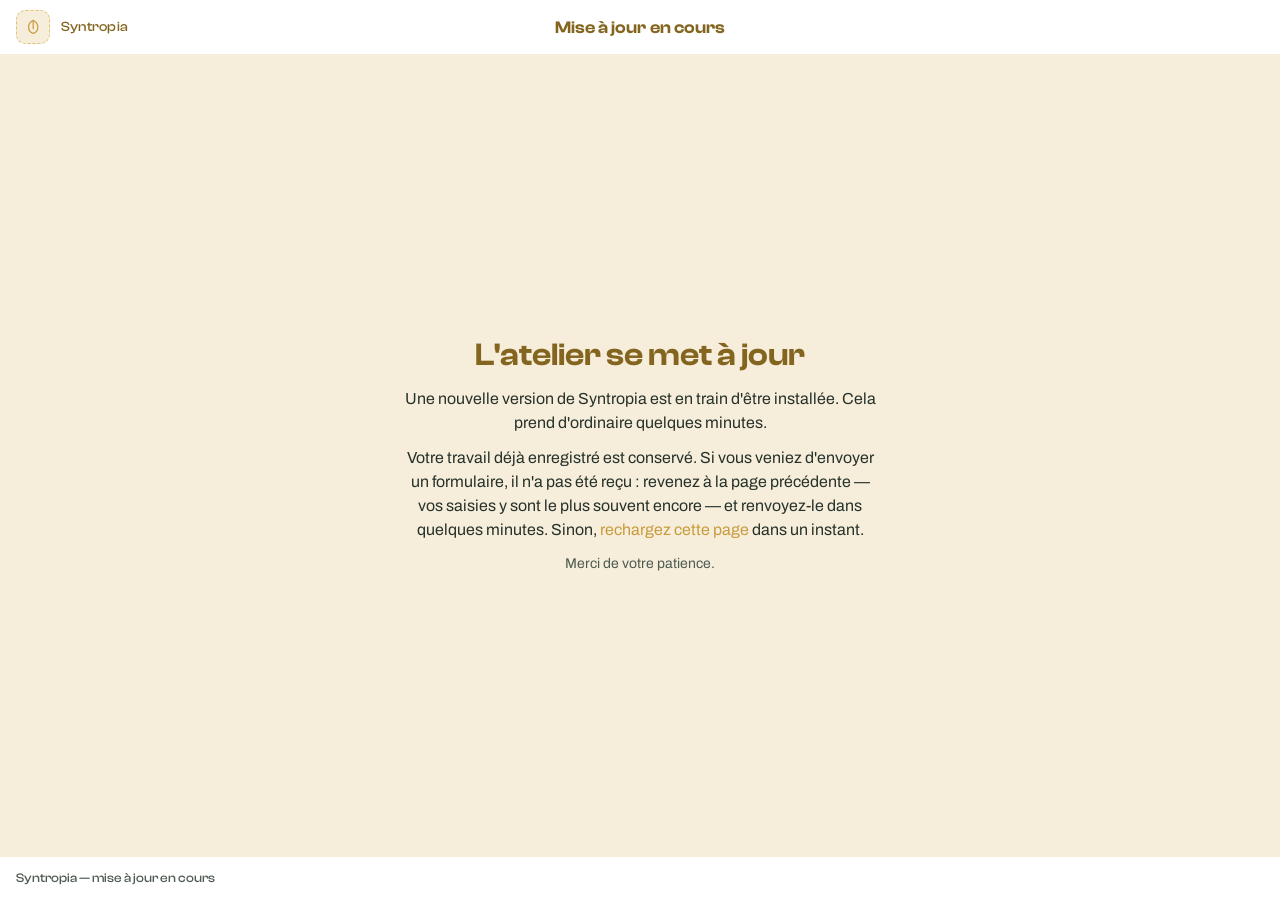
==== public/maintenance.html @ 932cc5f3 "Mises à jour, Phases 1 et 2 : la sauvegarde avant base, et le mode maintenance - deployer.py sauvega" ====
<!doctype html>
<!--
  La page « Mise à jour en cours » — servie (code 503) par le .htaccess de maintenance que pose bin/deployer.py le temps
  d'un déploiement (chantier-mises-a-jour.md, Phase 2). Statique, sans PHP ni JS : elle ne doit dépendre de rien qui
  soit en train d'être remplacé. Sur le gabarit du bureau (gabarit.css seulement), sans panneaux : rien à y faire
  qu'attendre. Ses liens sont relatifs — elle est servie à l'adresse demandée, quelle qu'elle soit.
-->
<html lang="fr">
<head>
<meta charset="utf-8">
<meta name="viewport" content="width=device-width, initial-scale=1">
<meta name="robots" content="noindex">
<title>Syntropia — mise à jour en cours</title>
<link rel="stylesheet" href="assets/css/gabarit.css">
<style>
  :root{ --haut-bandeaux: 3.4rem; }
  .maj-corps{ text-align:center; max-width:32rem; padding:0 1rem; }
  .maj-titre{ font:600 2rem var(--titre); color:var(--accent-titre); margin:0 0 .8rem; line-height:1.15; }
  .maj-texte{ font:400 1rem/1.5 var(--texte); color:var(--ink); margin:0 0 .7rem; }
  .maj-note{ font:400 .88rem/1.45 var(--texte); color:var(--muted); margin:0; }
  .maj-lien{ color:var(--accent); }
</style>
</head>
<body>
<div class="app" id="app">

  <header class="bandeau-general">
    <div class="bg-gauche">
      <span class="logo-espace" aria-hidden="true">
        <svg viewBox="0 0 24 24" fill="none" stroke="currentColor" stroke-width="1.6" stroke-linecap="round" stroke-linejoin="round"><path d="M12 3v11M12 3C8 5 6 8 6 12M12 3c4 2 6 5 6 9M6 12c0 4 2.5 7 6 8M18 12c0 4-2.5 7-6 8"/></svg>
      </span>
      <div class="marque"><span class="marque-nom">Syntropia</span></div>
    </div>
    <div class="bg-centre"><span class="bg-centre-titre">Mise à jour en cours</span></div>
    <div class="bg-droite"></div>
  </header>

  <div class="corps">
    <main class="bureau" id="bureau">
      <div class="maj-corps">
        <h1 class="maj-titre">L'atelier se met à jour</h1>
        <p class="maj-texte">Une nouvelle version de Syntropia est en train d'être installée. Cela prend
           d'ordinaire quelques minutes.</p>
        <p class="maj-texte">Votre travail déjà enregistré est conservé. Si vous veniez d'envoyer un
           formulaire, il n'a pas été reçu : revenez à la page précédente — vos saisies y sont le plus
           souvent encore — et renvoyez-le dans quelques minutes. Sinon,
           <a class="maj-lien" href="">rechargez cette page</a> dans un instant.</p>
        <p class="maj-note">Merci de votre patience.</p>
      </div>
    </main>
  </div>

  <footer class="pied">
    <span class="pied-mention">Syntropia — mise à jour en cours</span>
    <span class="pied-spacer"></span>
  </footer>

</div>
</body>
</html>
---- public/assets/css/gabarit.css ----
/* Le gabarit — la coquille commune à toutes les étapes de l'atelier.
   Extrait de le-bureau/index.html (maquette validée le 2026-09-11).
   Ce que ce fichier NE contient PAS : le contenu du bureau lui-même
   (propre à chaque étape) — voir architecture-technique.md. */

@font-face{ font-family:'Clash Display'; src:url('../polices/ClashDisplay-Medium.woff2') format('woff2'); font-weight:500; font-style:normal; font-display:swap; }
@font-face{ font-family:'Clash Display'; src:url('../polices/ClashDisplay-Semibold.woff2') format('woff2'); font-weight:600; font-style:normal; font-display:swap; }
@font-face{ font-family:'Archivo'; src:url('../polices/Archivo-Regular.woff2') format('woff2'); font-weight:400; font-style:normal; font-display:swap; }
@font-face{ font-family:'Archivo'; src:url('../polices/Archivo-Medium.woff2') format('woff2'); font-weight:500; font-style:normal; font-display:swap; }
@font-face{ font-family:'Archivo'; src:url('../polices/Archivo-SemiBold.woff2') format('woff2'); font-weight:600; font-style:normal; font-display:swap; }

:root{
  --ink:#26312A; --muted:#4E5A50; --line:#C7D2BE; --alerte:#A2412A;
  color-scheme: light;
  --fond:#F6EEDB; --surface:#FFFFFF; --accent-titre:#84651F; --accent:#C89B3C;
  --accent-doux:#DFC16F; --accent-fond:#F6EEDB; --bouton-encre:#FFFFFF;
  --socle-fond:#EDF2E7; --socle-accent:#4E7043; --socle-accent-doux:#9DBB8D;
  --ombre: rgba(38,49,42,.22);
  /* le fond de la barre d'outils : en clair, --accent-fond est identique au fond de la page
     (--fond) et la bande ne se voyait plus ; un ton de crème plus soutenu la détache. */
  --outils-fond:#EFE2BF;
  --titre:'Clash Display', system-ui, -apple-system, sans-serif;
  --texte:'Archivo', system-ui, -apple-system, sans-serif;
  --haut-bandeaux: 6.2rem; /* 3.4rem (bandeau général) + 2.8rem (bandeau outils) */
}
@media (prefers-color-scheme: dark){
  :root:not([data-theme="light"]){
    --ink:#E4EADD; --muted:#9CAB94; --line:#37402F; --alerte:#E39177;
    color-scheme: dark;
    --fond:#1E1A11; --surface:#2A2418; --accent-titre:#E3C87C; --accent:#DFC16F;
    --accent-doux:#4B4025; --accent-fond:#382F1D; --bouton-encre:#1E1A11;
    --socle-fond:#121710; --socle-accent:#8AAE7B; --socle-accent-doux:#3A4B32;
    --ombre: rgba(0,0,0,.55);
    --outils-fond:#382F1D;
  }
}
:root[data-theme="dark"]{
  --ink:#E4EADD; --muted:#9CAB94; --line:#37402F; --alerte:#E39177;
  color-scheme: dark;
  --fond:#1E1A11; --surface:#2A2418; --accent-titre:#E3C87C; --accent:#DFC16F;
  --accent-doux:#4B4025; --accent-fond:#382F1D; --bouton-encre:#1E1A11;
  --socle-fond:#121710; --socle-accent:#8AAE7B; --socle-accent-doux:#3A4B32;
  --ombre: rgba(0,0,0,.55);
  --outils-fond:#382F1D;
}

*{ box-sizing:border-box; }
html,body{ height:100%; margin:0; overflow:hidden; }
body{
  background:var(--socle-fond); color:var(--ink); font:400 15px/1.5 var(--texte);
  -webkit-font-smoothing:antialiased;
}
button, input{ font:inherit; color:inherit; }
a{ color:inherit; text-decoration:none; }
code{ font-family:var(--texte); font-weight:600; background:var(--accent-fond); padding:.05em .35em; border-radius:.3em; font-size:.92em; }

.app{
  height:100vh; height:100dvh;
  display:grid; grid-template-rows:auto auto 1fr auto;
  background:var(--fond);
}

/* ----------------------------------------------------- bandeau général */
.bandeau-general{
  position:relative; /* pour le titre centré sur la fenêtre, pas sur l'espace restant */
  grid-row:1; height:3.4rem; min-width:0; display:grid; grid-template-columns:auto 1fr auto; align-items:center; gap:.9rem;
  padding:0 1rem; background:var(--surface);
}
.bg-gauche{ display:flex; align-items:center; gap:.7rem; min-width:0; }
.bg-droite{ display:flex; align-items:center; gap:.6rem; justify-content:flex-end; }
/* Centré sur la fenêtre, pas sur la colonne `1fr` du bandeau : quand
   gauche et droite n'ont pas la même largeur (ex. `connexion.php`, sans
   pastille de compte), un centrage par grille glisse visiblement du
   côté le plus étroit. Sorti du flux de la grille, positionné par
   rapport au bandeau lui-même — gauche/droite gardent leur place, eux,
   dans leurs colonnes `auto`. `max-width` le tient à l'écart des deux
   côtés même sur un titre long ; `text-overflow: ellipsis` prend le
   relais si ça ne suffit pas. */
.bg-centre{
  position:absolute; left:50%; top:50%; transform:translate(-50%, -50%);
  max-width:min(55vw, 30rem);
  min-width:0; display:flex; align-items:center; justify-content:center; gap:.3rem; overflow:hidden;
}
.bg-centre-titre{
  font:600 1.08rem var(--titre); color:var(--accent-titre); letter-spacing:.005em;
  white-space:nowrap; overflow:hidden; text-overflow:ellipsis;
}

/* boutons étape précédente / étape suivante — encadrent le titre
   contextuel (directives.txt). Grisé, jamais masqué, quand il n'y a
   rien avant ou après : l'utilisateur voit qu'il est au bout, pas que
   le bouton a disparu. */
.etape-bouton{
  width:1.8rem; height:1.8rem; border:0; background:transparent; border-radius:50%;
  display:flex; align-items:center; justify-content:center; cursor:pointer; flex:none;
  color:var(--muted);
}
.etape-bouton:hover:not(:disabled){ background:var(--accent-fond); color:var(--ink); }
.etape-bouton:disabled{ opacity:.35; cursor:default; }
.etape-chevron{ width:.55rem; height:.55rem; }

.hamburger{
  display:flex; flex-direction:column; justify-content:center; gap:4px;
  width:2.4rem; height:2.4rem; border:0; background:transparent; border-radius:.5rem;
  cursor:pointer; flex:none;
}
.hamburger:hover{ background:var(--accent-fond); }
.hamburger span{ display:block; height:2px; width:1.35rem; margin:0 auto; background:var(--ink); border-radius:2px; transition:transform .2s, opacity .2s; }
.hamburger[aria-expanded="true"] span:nth-child(1){ transform:translateY(6px) rotate(45deg); }
.hamburger[aria-expanded="true"] span:nth-child(2){ opacity:0; }
.hamburger[aria-expanded="true"] span:nth-child(3){ transform:translateY(-6px) rotate(-45deg); }

.logo-espace{
  width:2.1rem; height:2.1rem; border-radius:.6rem; flex:none;
  background:var(--accent-fond); border:1px dashed var(--accent-doux);
  display:flex; align-items:center; justify-content:center;
}
.logo-espace svg{ width:1.15rem; height:1.15rem; color:var(--accent); }
.marque{ display:flex; flex-direction:column; line-height:1.1; }
.marque-nom{ font:500 .86rem var(--titre); color:var(--accent-titre); letter-spacing:.02em; white-space:nowrap; }
.marque-sujet{ font:400 .7rem var(--texte); color:var(--muted); white-space:nowrap; }

.compte{
  display:flex; align-items:center; gap:.5rem; padding:.35rem .7rem .35rem .5rem;
  border:1px solid var(--line); background:var(--surface); border-radius:2rem; cursor:pointer;
  font:inherit;
}
.compte:hover{ background:var(--accent-fond); }
.compte-avatar{ width:1.7rem; height:1.7rem; border-radius:50%; background:var(--accent); color:var(--bouton-encre);
  display:flex; align-items:center; justify-content:center; font:500 .74rem var(--titre); flex:none; }
.compte-nom{ font:500 .82rem var(--titre); }

/* le menu utilisateur — un compte connecté ouvre un menu (Mon projet,
   Préférences, Se déconnecter) plutôt que de naviguer directement ;
   même mécanique d'ouverture/fermeture que le menu d'outils. */
.compte-conteneur{ position:relative; }
.compte[aria-expanded="true"]{ background:var(--accent-fond); border-color:var(--accent); }
.compte-menu{
  display:none; position:absolute; top:calc(100% + .5rem); right:0; z-index:25;
  min-width:11.5rem; padding:.4rem; border:1px solid var(--line); border-radius:.7rem;
  background:var(--surface); box-shadow:0 10px 26px var(--ombre);
}
.compte-menu.ouvert{ display:flex; flex-direction:column; gap:.1rem; }
.compte-menu-item{
  display:flex; align-items:center; gap:.55rem; padding:.5rem .6rem; border-radius:.5rem;
  font:500 .84rem var(--titre); color:var(--ink); text-decoration:none;
}
.compte-menu-item:hover{ background:var(--accent-fond); }
.compte-menu-item.a-venir{ color:var(--muted); pointer-events:none; }
.compte-menu-puce{ width:1.2rem; text-align:center; font-size:.85rem; flex:none; }
.compte-menu-separateur{ height:1px; margin:.3rem .3rem; background:var(--line); }

.theme-bascule{
  width:2.2rem; height:2.2rem; border:1px solid var(--line); background:var(--surface);
  border-radius:50%; cursor:pointer; display:flex; align-items:center; justify-content:center;
}
.theme-bascule:hover{ background:var(--accent-fond); }
/* ☀ clair, ☾ sombre, ◐ système — changé par Gabarit.init(), jamais une
   icône fixe : le bouton doit montrer l'état, pas juste le proposer. */
.theme-icone{ font-size:1.05rem; line-height:1; }

/* --------------------------------------------------- bandeau contextuel */
.bandeau-outils{
  grid-row:2; height:2.8rem; min-width:0; display:flex; align-items:center; gap:.35rem; padding:0 1rem;
  background:var(--outils-fond); border-bottom:1px solid var(--line); overflow-x:auto;
}
.bandeau-outils input{ position:absolute; opacity:0; pointer-events:none; }
.outil-bouton{
  display:flex; align-items:center; gap:.4rem; padding:.4rem .75rem; border-radius:.5rem;
  font:500 .74rem var(--titre); text-transform:uppercase; letter-spacing:.04em; cursor:pointer;
  border:1px solid transparent; white-space:nowrap; color:var(--ink);
}
.outil-bouton:hover{ background:var(--surface); }
input:checked + .outil-bouton{ background:var(--surface); border-color:var(--accent); color:var(--accent-titre); font-weight:600; }
.outil-bouton.a-venir{ opacity:.42; cursor:default; }
.outil-bouton.a-venir:hover{ background:transparent; }
.outil-separateur{ width:1px; align-self:stretch; margin:.3rem .3rem; background:var(--line); flex:none; }

/* le déclencheur du menu d'outils — caché sauf en tout petit écran,
   voir plus bas : là, c'est lui qui remplace la rangée de boutons. */
.outils-declencheur{
  display:none; align-items:center; gap:.5rem; padding:.4rem .7rem; border-radius:.5rem;
  border:1px solid var(--accent); background:var(--surface); color:var(--accent-titre);
  font:600 .78rem var(--titre); text-transform:uppercase; letter-spacing:.03em; cursor:pointer;
}
.outils-declencheur-chevron{ width:.6rem; height:.6rem; transition:transform .2s ease; }
.outils-declencheur[aria-expanded="true"] .outils-declencheur-chevron{ transform:rotate(180deg); }
/* la liste des outils : sur grand écran, une simple enveloppe qui ne
   change rien à la rangée existante — display:contents la retire de
   la mise en page, seuls ses enfants (les boutons) y participent. */
.outils-liste{ display:contents; }

/* --------------------------------------------------------- la bulle */
/* l'indication ponctuelle — un cadre à bords arrondis, avec une petite
   flèche dirigée vers l'objet du bureau qu'elle commente. */
.bulle{
  position:fixed; left:0; top:0; max-width:14rem; padding:.5rem .7rem; border-radius:.7rem;
  background:var(--ink); color:var(--fond); font:400 .78rem/1.4 var(--texte);
  box-shadow:0 8px 20px var(--ombre); pointer-events:none; z-index:6;
  opacity:0; transition:opacity .12s ease; white-space:normal;
}
.bulle.visible{ opacity:1; }
.bulle::after{ content:''; position:absolute; width:.6rem; height:.6rem; background:inherit; transform:rotate(45deg); }
.bulle[data-cote-bulle="haut"]{ transform:translate(-50%,-100%) translateY(-.6rem); }
.bulle[data-cote-bulle="haut"]::after{ bottom:-.28rem; left:50%; margin-left:-.3rem; }
.bulle[data-cote-bulle="bas"]{ transform:translate(-50%,0) translateY(.6rem); }
.bulle[data-cote-bulle="bas"]::after{ top:-.28rem; left:50%; margin-left:-.3rem; }
.bulle[data-cote-bulle="gauche"]{ transform:translate(-100%,-50%) translateX(-.6rem); }
.bulle[data-cote-bulle="gauche"]::after{ right:-.28rem; top:50%; margin-top:-.3rem; }
.bulle[data-cote-bulle="droite"]{ transform:translate(0,-50%) translateX(.6rem); }
.bulle[data-cote-bulle="droite"]::after{ left:-.28rem; top:50%; margin-top:-.3rem; }

/* ------------------------------------------------------------- corps */
.corps{ grid-row:3; display:flex; min-height:0; min-width:0; position:relative; }

/* le panneau gauche — un tiroir, ouvert et fermé par le hamburger */
.scrim{
  position:fixed; inset:0; background:var(--ombre); opacity:0; pointer-events:none;
  transition:opacity .22s ease; z-index:20;
}
.scrim.visible{ opacity:1; pointer-events:auto; }

.panneau-gauche{
  position:fixed; inset:0 auto 0 0; width:min(17rem, 86vw); z-index:23;
  background:var(--surface); box-shadow:16px 0 30px var(--ombre);
  display:flex; flex-direction:column;
  transform:translateX(-100%); transition:transform .25s ease;
}
.panneau-gauche.ouvert{ transform:translateX(0); }
.pg-entete{
  flex:none; height:3.4rem; display:flex; align-items:center; gap:.6rem; padding:0 1rem;
}
.pg-entete .marque-nom{ font:600 1rem var(--titre); color:var(--accent-titre); }
.pg-corps{ flex:1; overflow-y:auto; padding:1rem .9rem 1.2rem; }
.pg-section + .pg-section{ margin-top:1.3rem; }
.pg-titre{ font:500 .7rem var(--titre); text-transform:uppercase; letter-spacing:.07em; color:var(--muted); margin:0 0 .4rem .3rem; }
.pg-liste{ list-style:none; margin:0; padding:0; display:flex; flex-direction:column; gap:.1rem; }
.pg-liste a{
  display:flex; align-items:center; gap:.55rem; padding:.45rem .6rem; border-radius:.5rem;
  font:500 .84rem var(--titre); color:var(--ink);
}
.pg-liste a:hover{ background:var(--accent-fond); }
.pg-liste a.active{ background:var(--accent); color:var(--bouton-encre); font-weight:600; }
/* montré, jamais caché — mais jamais cliquable non plus tant que la
   page n'existe pas : un href réel sous un style grisé serait un lien
   mort qui ne se voit qu'au clic. */
.pg-liste a.a-venir{ color:var(--muted); pointer-events:none; }
.pg-puce{ width:1.4rem; text-align:center; font:600 .72rem var(--texte); font-variant-numeric:tabular-nums; flex:none; }
.pg-pied{ margin:1.3rem .3rem 0; font:400 .72rem var(--texte); color:var(--muted); line-height:1.5; }

/* le bureau — le canevas central, sans défilement, toujours entièrement
   visible. Son contenu (l'intérieur du <main>) est propre à l'étape. */
.bureau{
  flex:1; min-width:0; min-height:0; display:flex; align-items:center; justify-content:center;
  padding:2rem; position:relative;
  background-image: radial-gradient(var(--line) .6px, transparent .6px);
  background-size:22px 22px; background-position:-4px -4px;
}

.panneau-droit{
  position:fixed; top:3.4rem; bottom:2.7rem; right:0; width:min(21rem, 90vw);
  background:var(--surface);
  box-shadow:-14px 0 28px var(--ombre);
  transform:translateX(100%); transition:transform .25s ease;
  z-index:23; overflow-y:auto;
}
.panneau-droit.ouvert{ transform:translateX(0); }

/* la tirette qui ouvre et ferme le panneau droit — un triangle qui
   pointe vers la droite quand le panneau est ouvert, vers la gauche
   quand il est fermé. Elle reste collée au bord du panneau, qu'il
   soit ouvert ou non. */
.tirette{
  position:fixed; top:50%; right:0; transform:translateY(-50%);
  transition:right .25s ease;
  width:1.6rem; padding:.7rem .25rem; display:flex; flex-direction:column;
  align-items:center; gap:.5rem; cursor:pointer; border:0;
  background:var(--surface);
  border-radius:.6rem 0 0 .6rem; box-shadow:-4px 0 10px var(--ombre); z-index:22;
}
.tirette:hover{ background:var(--accent-fond); }
.tirette.ouvert{ right:min(21rem, 90vw); }
.tirette-triangle{ width:.62rem; height:.62rem; flex:none; transition:transform .25s ease; transform:rotate(180deg); }
.tirette.ouvert .tirette-triangle{ transform:rotate(0deg); }
.tirette-texte{
  writing-mode:vertical-rl; font:500 .68rem var(--titre); letter-spacing:.06em;
  text-transform:uppercase; color:var(--muted);
}
.pd-corps{ padding:1.1rem 1.2rem 1.6rem; }
.pd-titre{ font:600 .78rem var(--titre); text-transform:uppercase; letter-spacing:.06em; color:var(--accent-titre);
  margin:1.3rem 0 .6rem; padding-top:.9rem; border-top:1px solid var(--line); }
.pd-titre:first-child{ margin-top:0; padding-top:0; border-top:0; }
.pd-unite{ text-transform:none; font:400 .74rem var(--texte); letter-spacing:0; color:var(--muted); }

/* une ligne du panneau Données — deux colonnes, une largeur de champ
   fixe — pour que tous les champs de saisie s'alignent verticalement,
   quelle que soit la longueur du libellé. Réutilisée par toute étape
   qui a un champ numérique à saisir. */
.pd-ligne{ display:grid; grid-template-columns:1fr 4.6rem; align-items:center; gap:.6rem; padding:.35rem 0; font:400 .86rem var(--texte); }
.pd-ligne-nom{ display:flex; align-items:center; gap:.55rem; min-width:0; }
.pd-ligne input[type="text"]{
  width:100%; text-align:right; font:600 .9rem var(--texte); font-variant-numeric:tabular-nums; padding:.3rem .5rem;
  border:1px solid var(--line); border-radius:.4rem; background:var(--fond); color:var(--ink);
}
.pd-ligne input[type="text"]:focus{ outline:2px solid var(--accent); outline-offset:1px; }

/* case à cocher maison — carrée, coins arrondis, encre de bouton du
   thème plutôt que le rendu par défaut du navigateur. Partagée par
   toutes les cases du bureau, pas seulement celles d'une étape. */
.case{
  appearance:none; -webkit-appearance:none; flex:none; width:1.25rem; height:1.25rem; margin:0;
  border-radius:.4rem; border:1.5px solid var(--line); background:var(--surface); cursor:pointer;
  position:relative; transition:background .15s ease, border-color .15s ease;
}
.case:hover{ border-color:var(--accent); }
.case:checked{ background:var(--accent); border-color:var(--accent); }
.case:checked::after{
  content:''; position:absolute; left:.36rem; top:.18rem; width:.36rem; height:.62rem;
  border:solid var(--bouton-encre); border-width:0 2px 2px 0; transform:rotate(45deg);
}
.case:focus-visible{ outline:2px solid var(--accent); outline-offset:2px; }

/* bouton radio maison — même logique que .case, ronde plutôt que
   carrée. Un choix entre options exclusives (« qui êtes-vous ? »),
   jamais le rendu par défaut du navigateur. */
.radio{
  appearance:none; -webkit-appearance:none; flex:none; width:1.15rem; height:1.15rem; margin:0;
  border-radius:50%; border:1.5px solid var(--line); background:var(--surface); cursor:pointer;
  position:relative; transition:border-color .15s ease;
}
.radio:hover{ border-color:var(--accent); }
.radio:checked{ border-color:var(--accent); }
.radio:checked::after{
  content:''; position:absolute; inset:.22rem; border-radius:50%; background:var(--accent);
}
.radio:focus-visible{ outline:2px solid var(--accent); outline-offset:2px; }

/* un mot technique, expliqué au survol par la bulle — jamais le `title`
   natif du navigateur (lent, sans style, illisible au clavier). Partagé
   par toute page ; le texte vient de contenu/glossaire.md, voir
   Documentation::glossaire() et Gabarit.init()'s initTermes(). Remarque
   du porteur, 2026-09-15. */
.terme{ border-bottom:1px dotted var(--muted); cursor:help; }
.terme:focus-visible{ outline:2px solid var(--accent); outline-offset:2px; border-radius:.15rem; }

.pd-champ{ display:flex; align-items:center; justify-content:space-between; gap:.6rem; padding:.35rem 0; font:400 .86rem var(--texte); }
.pd-resultat{ margin:0; }
.pd-resultat .pd-champ dd{ margin:0; font:600 .9rem var(--texte); font-variant-numeric:tabular-nums; color:var(--accent-titre); }
.pd-resultat .pd-champ dt{ font:400 .86rem var(--texte); color:var(--muted); }
.pd-note{ font:400 .76rem var(--texte); color:var(--muted); line-height:1.5; margin-top:.3rem; }

/* ------------------------------------------- le panneau d'informations
   générales — une tirette horizontale, sous la barre d'outils, qui
   déroule le panneau vers le bas. Même triangle que la tirette droite :
   il pointe vers le bureau (ici, le bas) quand le panneau est fermé, et
   s'en écarte (le haut) une fois ouvert — la tirette suit le panneau et
   reste collée à son bord inférieur. */
.tirette-info{
  position:fixed; left:50%; top:var(--haut-bandeaux); transform:translateX(-50%);
  transition:top .25s ease;
  padding:.4rem 1rem; display:flex; align-items:center; gap:.5rem; cursor:pointer; border:0;
  background:var(--surface);
  border-radius:0 0 .6rem .6rem; box-shadow:0 4px 10px var(--ombre); z-index:22;
}
.tirette-info:hover{ background:var(--accent-fond); }
.tirette-info.ouvert{ top:calc(var(--haut-bandeaux) + min(16rem, 44vh)); }
.tirette-info .tirette-triangle{ width:.6rem; height:.6rem; flex:none; transition:transform .25s ease; transform:rotate(90deg); }
.tirette-info.ouvert .tirette-triangle{ transform:rotate(-90deg); }
.tirette-info .tirette-texte{
  writing-mode:horizontal-tb; font:500 .68rem var(--titre); letter-spacing:.06em;
  text-transform:uppercase; color:var(--muted);
}
/* fermé, sa hauteur est nulle — pas de transform ici : un panneau ancré
   en haut qu'on masque en le glissant vers le haut déborderait sur les
   bandeaux (couverts, quoique fermé, tant qu'il occupe encore sa place
   en hauteur). La hauteur elle-même est l'animation. */
.panneau-info{
  position:fixed; left:0; right:0; top:var(--haut-bandeaux); height:0; overflow:hidden;
  background:var(--surface); box-shadow:0 14px 28px var(--ombre);
  transition:height .25s ease;
  z-index:23;
}
.panneau-info.ouvert{ height:min(16rem, 44vh); overflow-y:auto; }
.pi-corps{ max-width:40rem; margin:0 auto; padding:1.2rem 1.4rem 1.6rem; }
.pi-corps p{ font:400 .88rem/1.6 var(--texte); margin:0 0 .8rem; }
.pi-corps p:last-child{ margin-bottom:0; }

/* ------------------------------------------------------------- pied */
.pied{
  grid-row:4; display:flex; align-items:center; gap:1rem; padding:.5rem 1rem; min-width:0;
  background:var(--surface); height:2.7rem;
}
.pied-recherche{ display:flex; align-items:center; gap:.4rem; background:var(--fond); border:1px solid var(--line);
  border-radius:1.4rem; padding:.25rem .35rem .25rem .8rem; flex:0 1 20rem; }
.pied-recherche input{ border:0; background:transparent; outline:0; flex:1; font:400 .84rem var(--texte); color:var(--ink); }
.pied-recherche button{ border:0; background:var(--accent-fond); width:1.9rem; height:1.9rem; border-radius:50%;
  cursor:pointer; display:flex; align-items:center; justify-content:center; }
.pied-recherche button svg{ width:.95rem; height:.95rem; }
.pied-option{ display:flex; align-items:center; gap:.4rem; font:400 .82rem var(--texte); color:var(--muted); white-space:nowrap; }
.pied-spacer{ flex:1; }
.pied-mention{ font:500 .8rem var(--titre); color:var(--muted); }
.pied-reset{
  border:1px solid var(--alerte); color:var(--alerte); background:transparent; border-radius:.5rem;
  padding:.4rem .9rem; font:500 .76rem var(--titre); letter-spacing:.03em; text-transform:uppercase; cursor:pointer;
}
.pied-reset:hover{ background:var(--alerte); color:#fff; }
.pied-reset-icone{ display:none; }

@media (max-width:34rem){
  .pied-recherche{ flex:1; }
  .pied-option{ display:none; }
  /* la rangée compte trois éléments (recherche, option, réinitialiser) —
     en dessous de 34rem, l'option a déjà disparu ; le bouton devient une
     icône ronde pour ne pas se battre avec le champ de recherche pour
     la place restante. */
  .pied-reset{
    width:2.3rem; height:2.3rem; padding:0; border-radius:50%; flex:none;
    display:flex; align-items:center; justify-content:center;
  }
  .pied-reset-texte{ display:none; }
  .pied-reset-icone{ display:block; font:700 .95rem var(--titre); }
}

/* petit écran : le bandeau général ne tient plus avec le nom du site,
   le nom du compte et le titre central tous en même temps — on retire
   ce qui se déduit du contexte, jamais l'accès (hamburger, thème,
   compte, titre restent tous cliquables et lisibles). */
@media (max-width:30rem){
  .bandeau-general{ padding:0 .6rem; gap:.4rem; }
  .marque{ display:none; }
  .compte-nom{ display:none; }
  .compte{ padding:.35rem; }
  .bg-centre-titre{ font-size:.92rem; }

  /* la rangée d'outils ne tient pas non plus, et le défilement
     horizontal masque des outils sans le dire — elle devient un menu :
     un bouton qui affiche l'outil choisi, un menu qui se déroule
     dessous pour en choisir un autre. */
  .bandeau-outils{ overflow-x:visible; position:relative; }
  .outils-declencheur{ display:flex; }
  .outils-liste{
    display:none; flex-direction:column; align-items:stretch; gap:.15rem;
    position:absolute; left:1rem; top:calc(100% + .4rem); z-index:22;
    background:var(--surface); border-radius:.7rem; padding:.4rem;
    box-shadow:0 10px 24px var(--ombre); min-width:12rem;
  }
  .outils-liste.ouvert{ display:flex; }
  .outils-liste .outil-bouton{ justify-content:flex-start; }
  .outil-separateur{ display:none; }
}

.visually-hidden{ position:absolute; width:1px; height:1px; overflow:hidden; clip:rect(0 0 0 0); white-space:nowrap; }
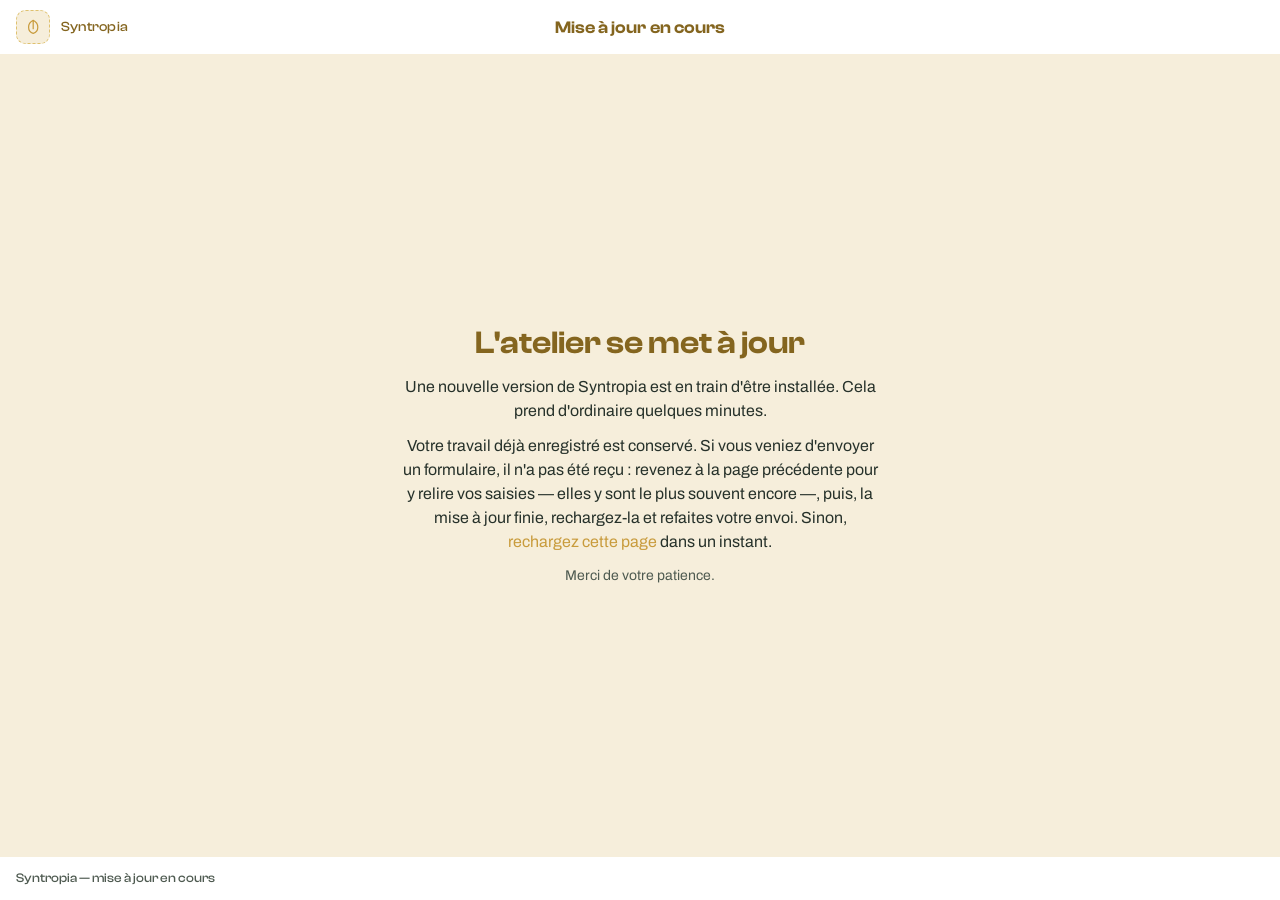
==== commit dddfae4f: "Mises à jour, Phase 4 : une page d'avant une mise à jour n'enregistre plus rien Décision du porteur " ====
--- a/public/maintenance.html
+++ b/public/maintenance.html
@@ -42,9 +42,9 @@
         <p class="maj-texte">Une nouvelle version de Syntropia est en train d'être installée. Cela prend
            d'ordinaire quelques minutes.</p>
         <p class="maj-texte">Votre travail déjà enregistré est conservé. Si vous veniez d'envoyer un
-           formulaire, il n'a pas été reçu : revenez à la page précédente — vos saisies y sont le plus
-           souvent encore — et renvoyez-le dans quelques minutes. Sinon,
-           <a class="maj-lien" href="">rechargez cette page</a> dans un instant.</p>
+           formulaire, il n'a pas été reçu : revenez à la page précédente pour y relire vos saisies — elles
+           y sont le plus souvent encore —, puis, la mise à jour finie, rechargez-la et refaites votre
+           envoi. Sinon, <a class="maj-lien" href="">rechargez cette page</a> dans un instant.</p>
         <p class="maj-note">Merci de votre patience.</p>
       </div>
     </main>
--- a/public/assets/css/gabarit.css
+++ b/public/assets/css/gabarit.css
@@ -450,3 +450,19 @@
 }
 
 .visually-hidden{ position:absolute; width:1px; height:1px; overflow:hidden; clip:rect(0 0 0 0); white-space:nowrap; }
+
+/* L'avis d'une mise à jour (gabarit.js, chantier-mises-a-jour.md, Phase 4) : au-dessus de tout, au bas du bureau. */
+.avis-version{
+  position:fixed; left:50%; bottom:3.6rem; transform:translateX(-50%); z-index:30;
+  display:flex; align-items:center; gap:.7rem; width:min(36rem, calc(100vw - 2rem));
+  padding:.7rem .8rem .7rem 1rem; background:var(--surface); color:var(--ink);
+  border:1px solid var(--accent); border-radius:.6rem; box-shadow:0 8px 20px var(--ombre);
+  font:400 .86rem/1.4 var(--texte);
+}
+.avis-version p{ margin:0; flex:1; }
+.avis-version-bouton{
+  flex:none; padding:.35rem .7rem; font:500 .8rem var(--texte); color:var(--ink);
+  background:var(--accent-doux); border:1px solid var(--accent); border-radius:.4rem; cursor:pointer;
+}
+.avis-version-fermer{ flex:none; background:none; border:0; color:var(--muted); font-size:.9rem; cursor:pointer; padding:.2rem; }
+@media (max-width:30rem){ .avis-version{ flex-wrap:wrap; } .avis-version p{ flex-basis:calc(100% - 2rem); } }
